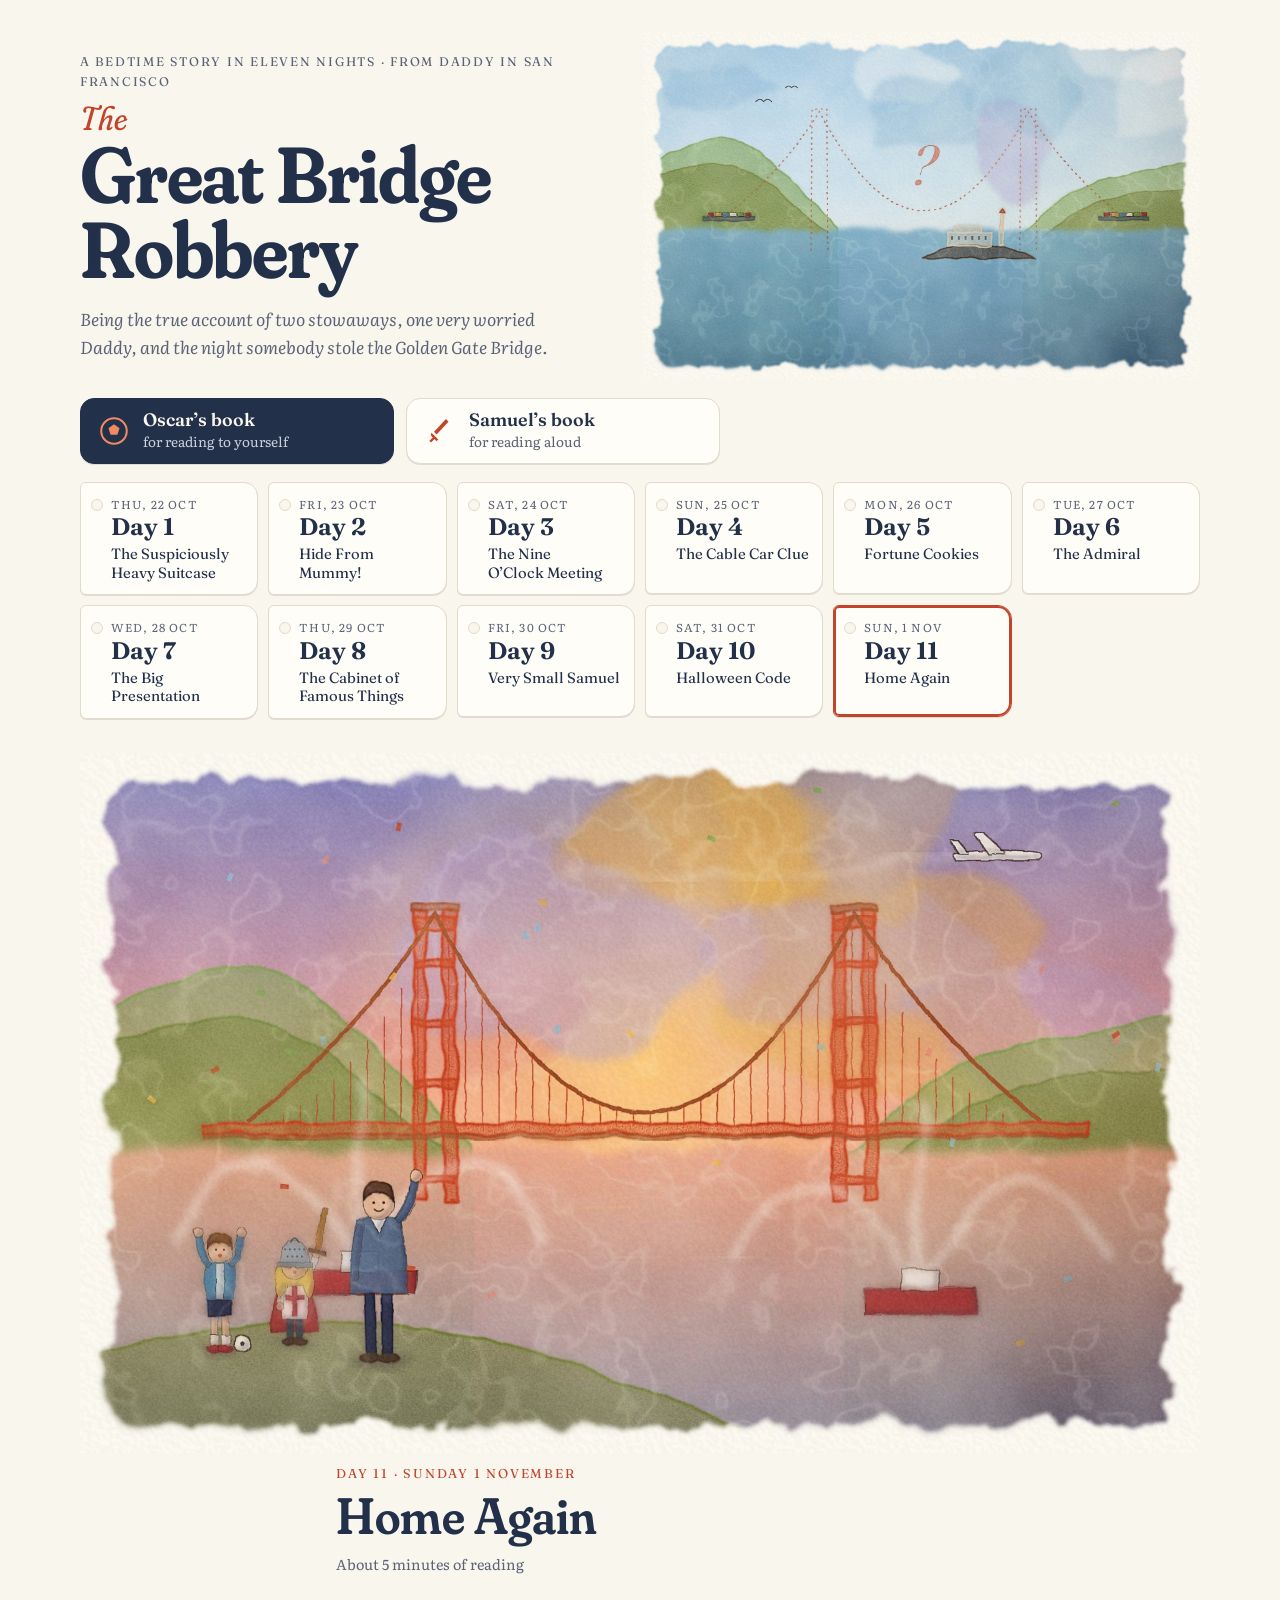
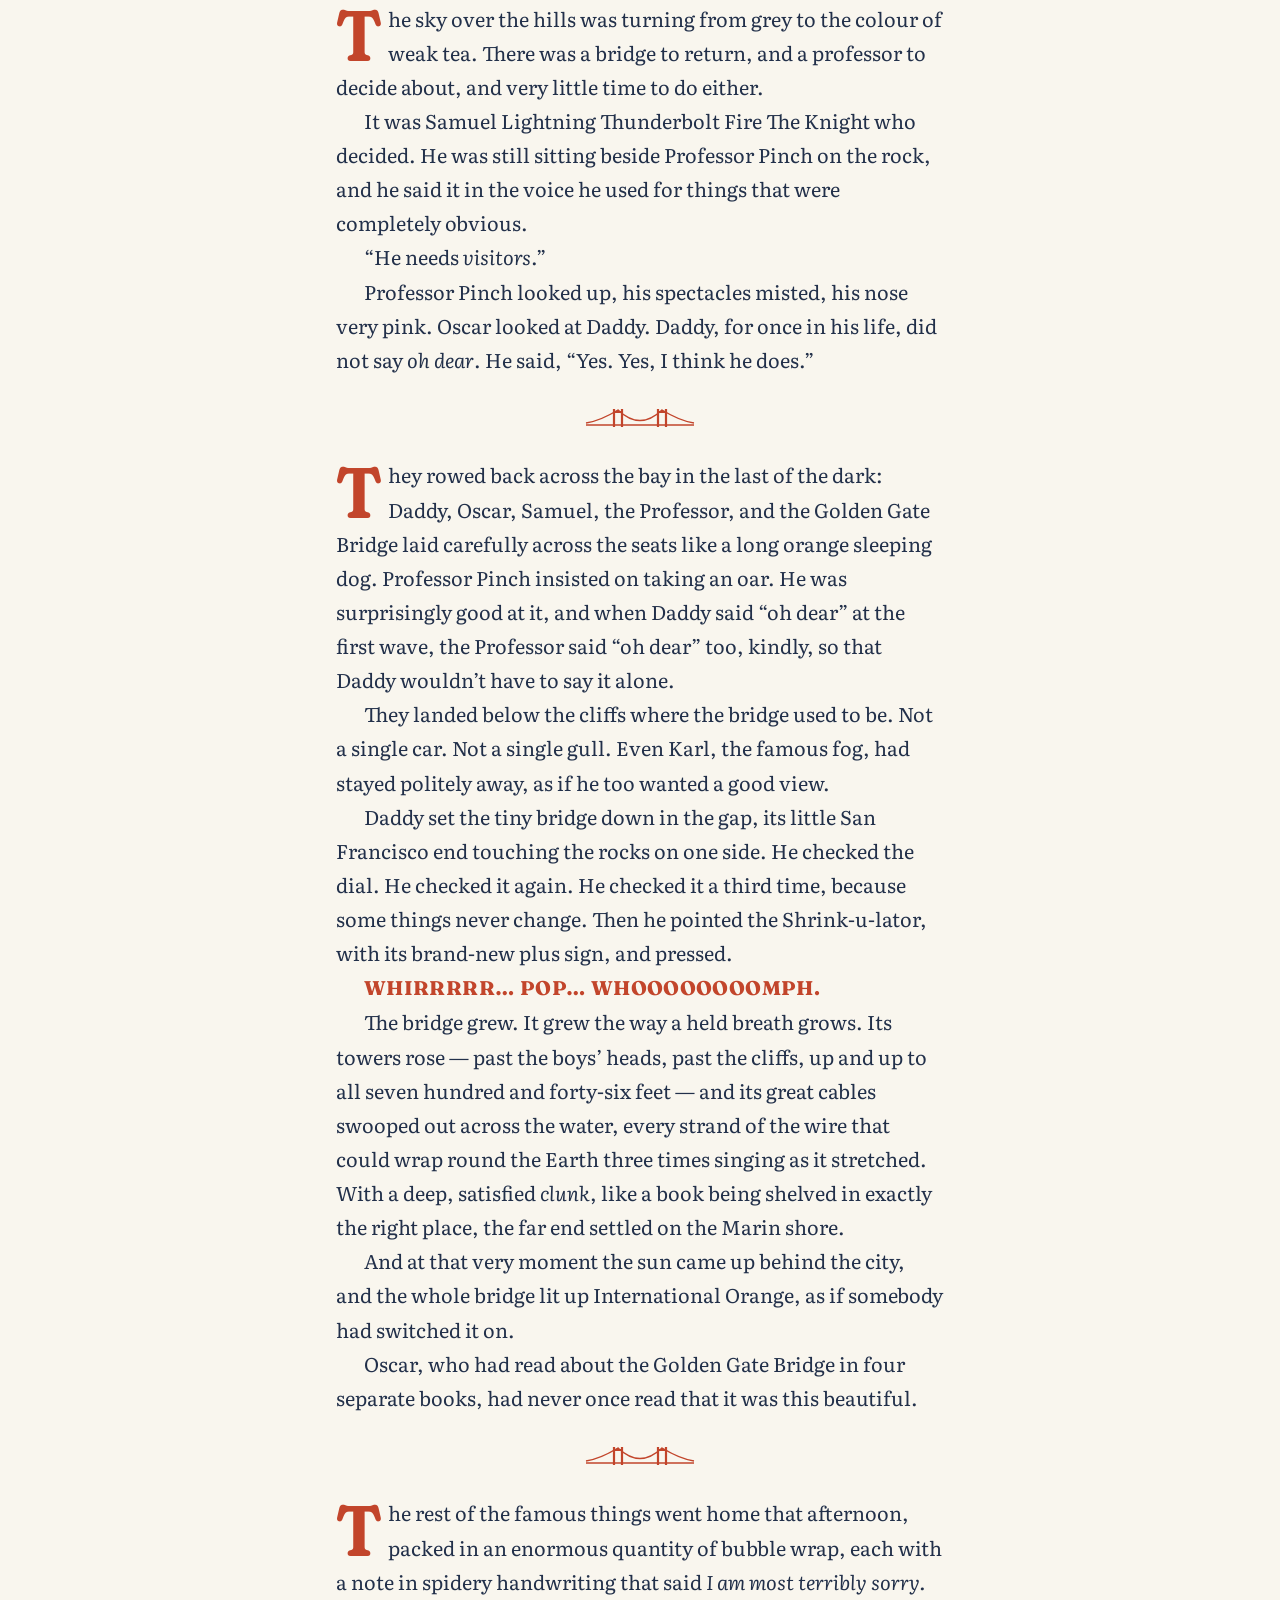
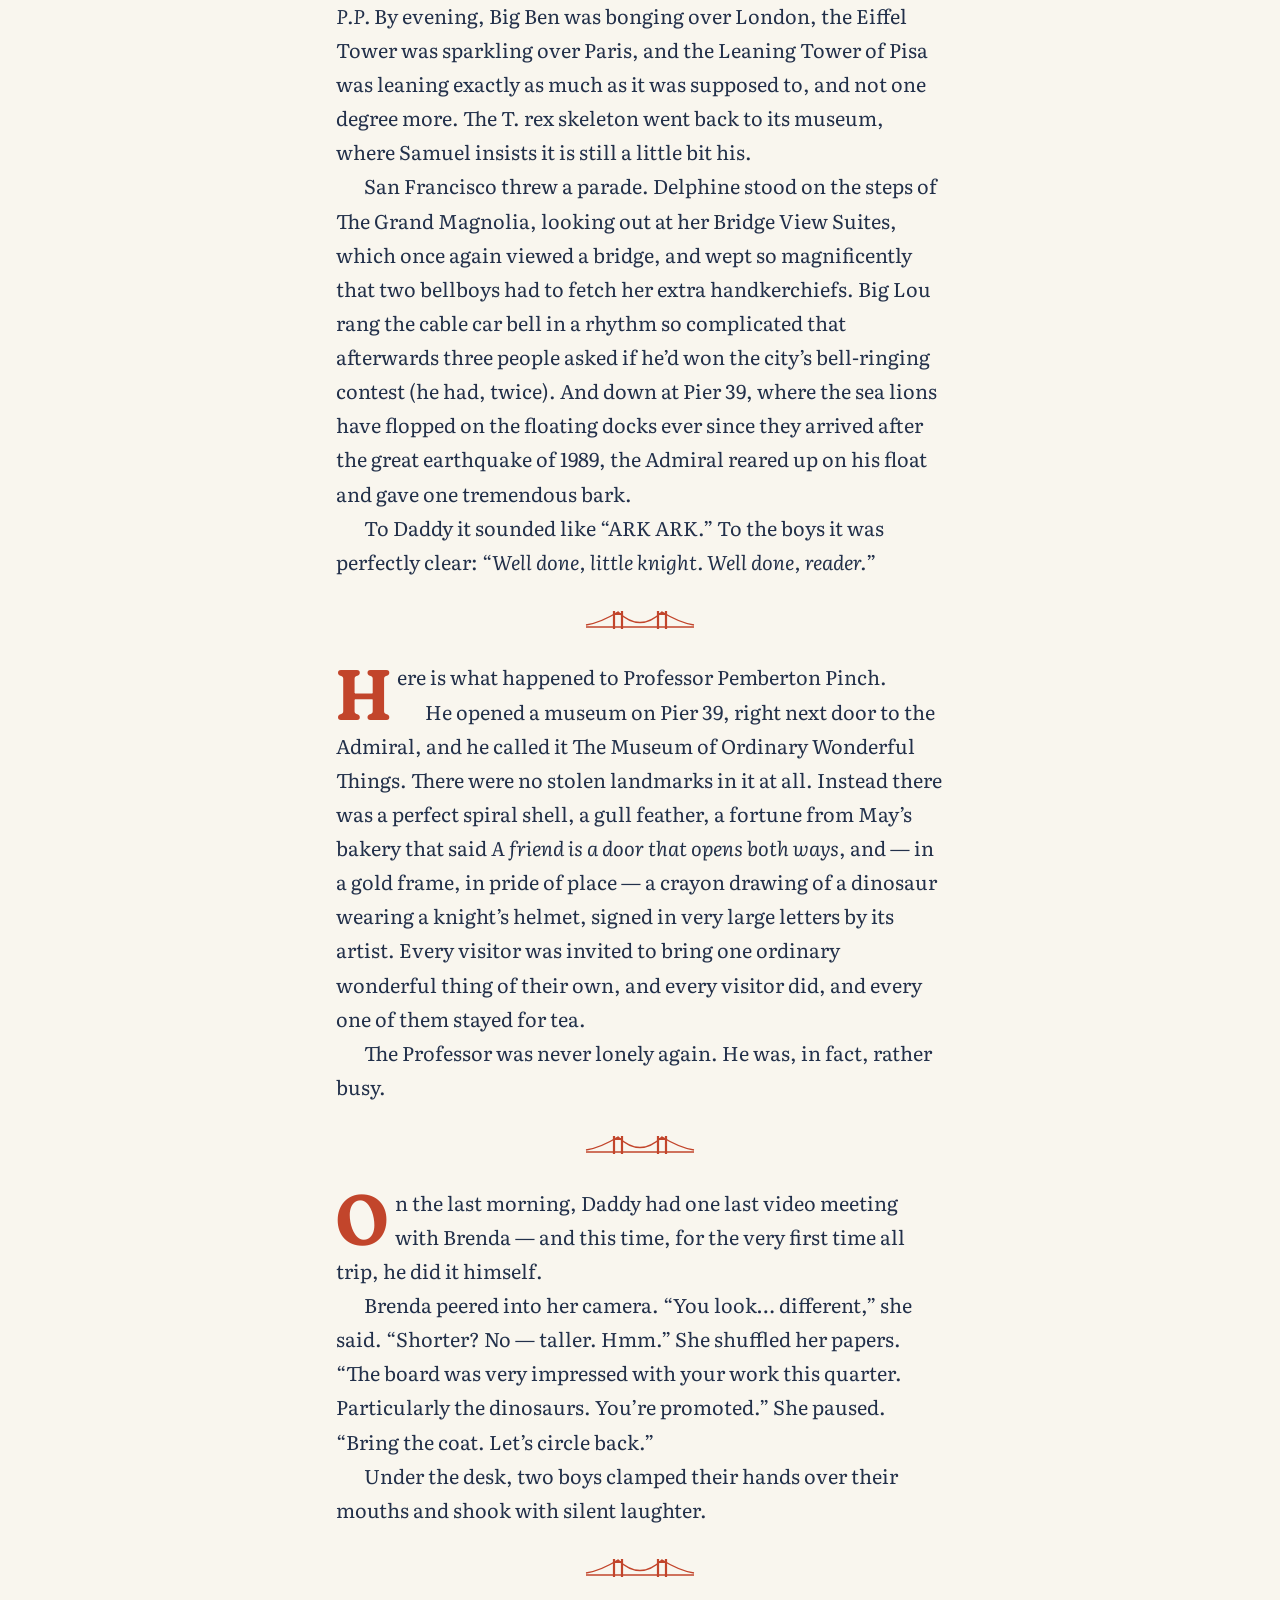
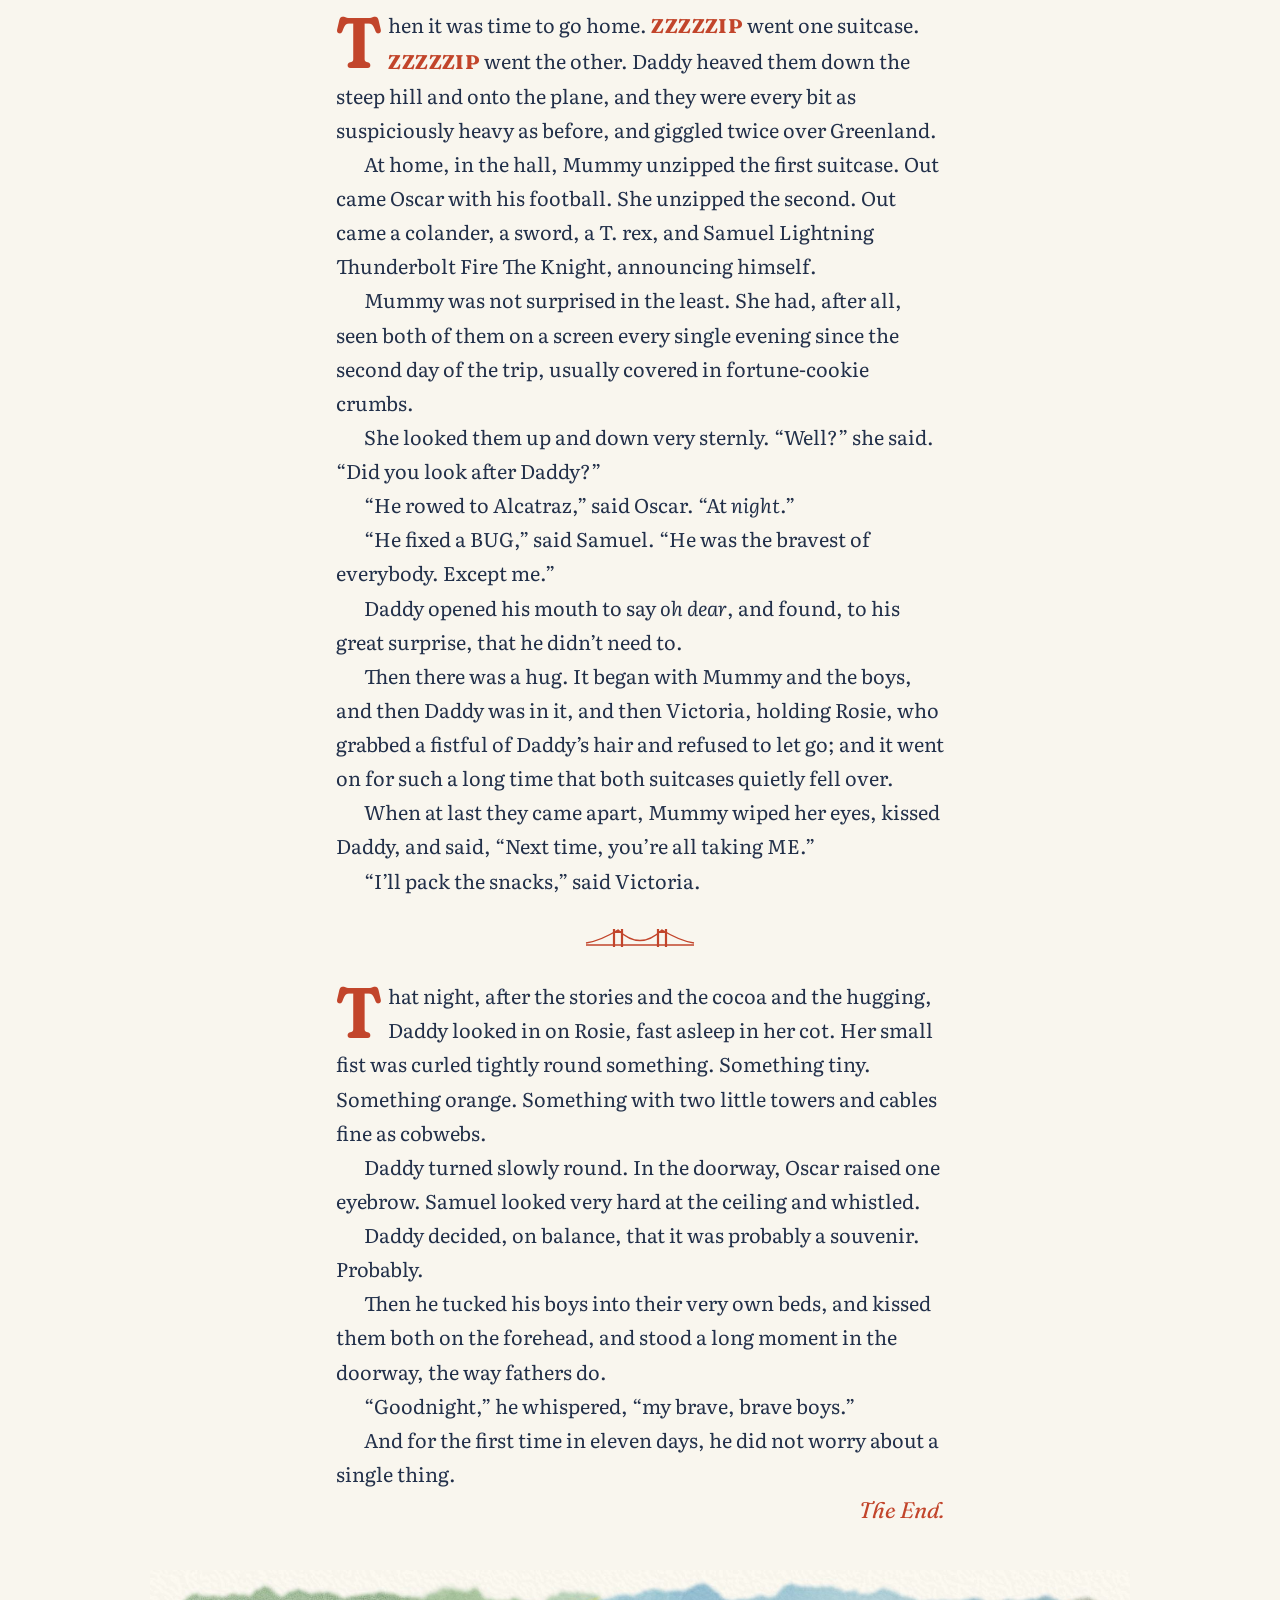
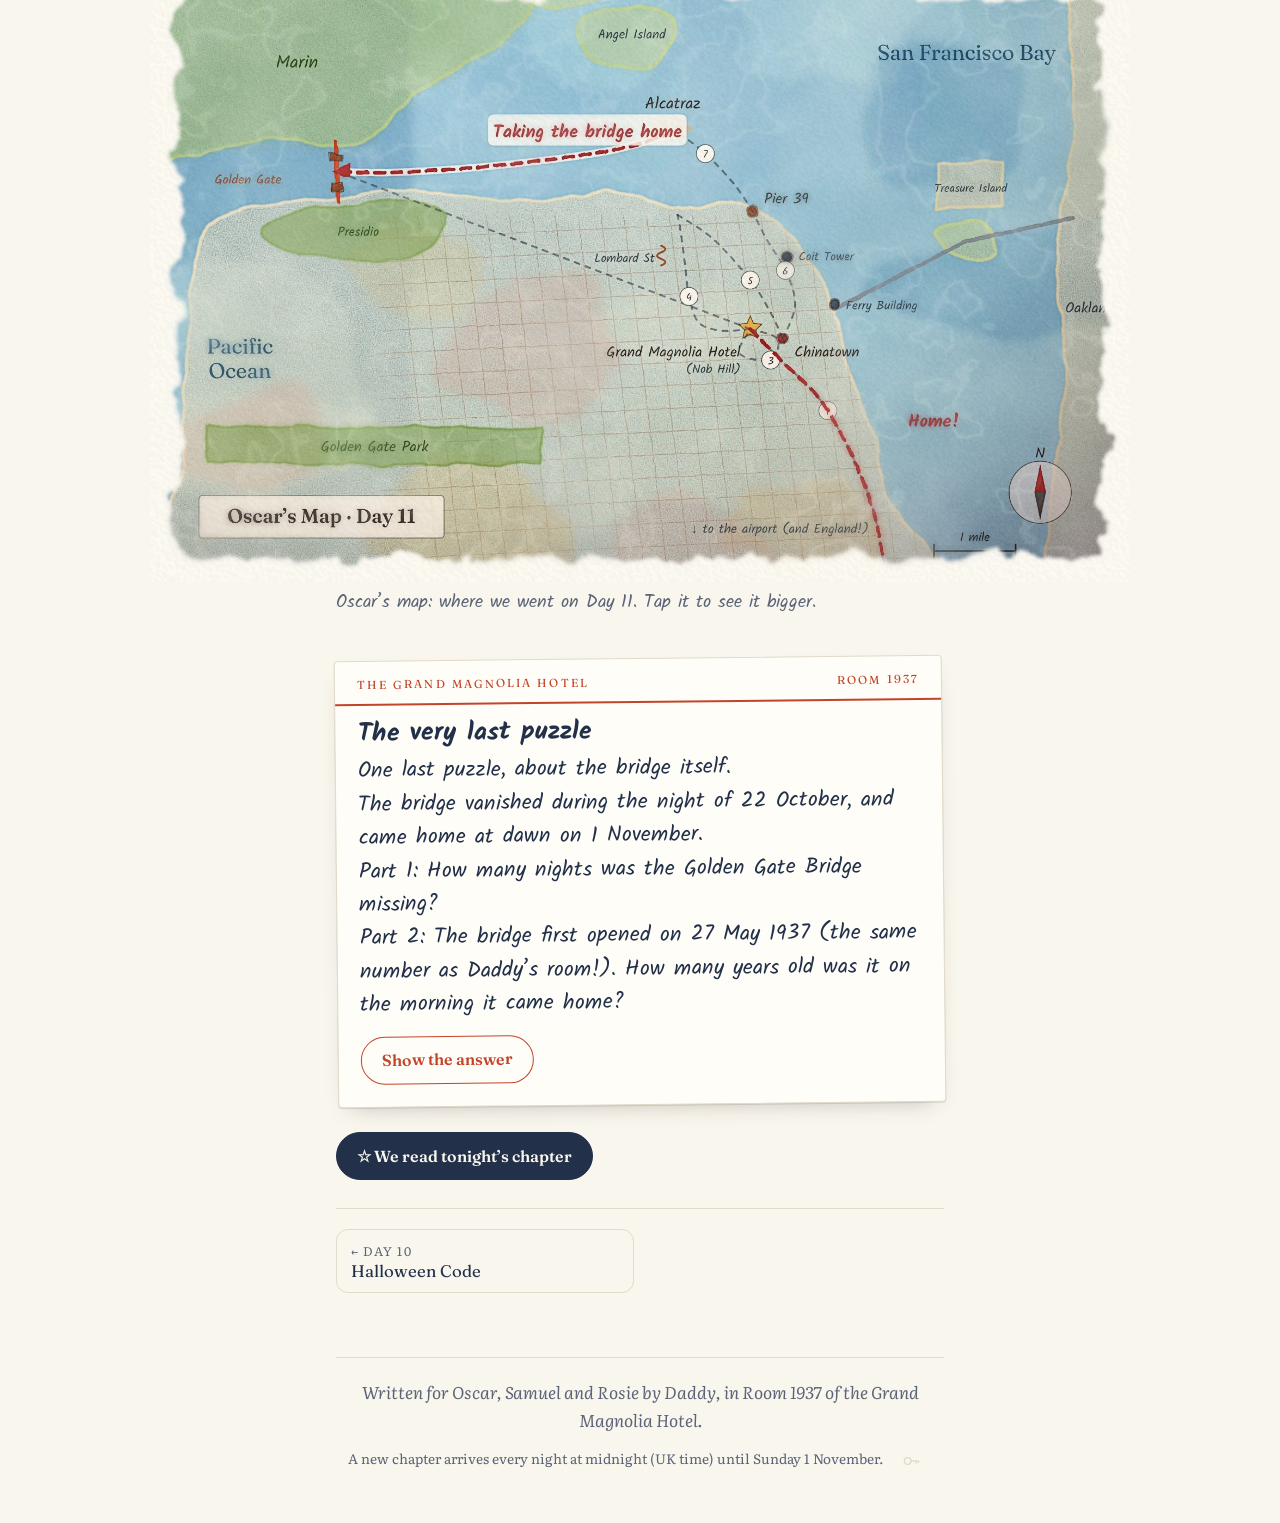
==== index.html @ ed8baef1 "The Great Bridge Robbery: an eleven-night bedtime story site Co-Authored-By: Claude Opus 5.5 (1M con" ====
<!doctype html>
<html lang="en-GB">
<head>
<meta charset="utf-8">
<meta name="viewport" content="width=device-width, initial-scale=1, viewport-fit=cover">
<title>The Great Bridge Robbery</title>
<meta name="description" content="A bedtime story in eleven nights for Oscar and Samuel, from Daddy in San Francisco.">
<meta name="theme-color" content="#f9f6ee">
<meta name="apple-mobile-web-app-capable" content="yes">
<meta name="apple-mobile-web-app-title" content="Bridge Robbery">
<link rel="apple-touch-icon" href="images/cover.jpg">
<link rel="preconnect" href="https://fonts.googleapis.com">
<link rel="preconnect" href="https://fonts.gstatic.com" crossorigin>
<link rel="stylesheet" href="https://fonts.googleapis.com/css2?family=Fraunces:ital,opsz,wght,SOFT@0,9..144,300..800,0..100;1,9..144,300..800,0..100&family=Literata:ital,opsz,wght@0,7..72,400;0,7..72,600;1,7..72,400&family=Kalam:wght@400;700&display=swap">
<link rel="stylesheet" href="style.css">
</head>
<body>
<div class="page">

  <header class="masthead">
    <div class="masthead-words">
      <p class="eyebrow">A bedtime story in eleven nights · from Daddy in San Francisco</p>
      <h1 class="title"><span class="title-the">The</span> Great Bridge Robbery</h1>
      <p class="standfirst">Being the true account of two stowaways, one very worried Daddy, and the night somebody stole the Golden Gate Bridge.</p>
    </div>
    <img class="masthead-art" src="images/cover.jpg" width="1800" height="1125" alt="A watercolour of San Francisco Bay with a dotted outline where the Golden Gate Bridge should be.">
  </header>

  <section class="controls" aria-label="Choose your book and chapter">
    <div class="edition" role="radiogroup" aria-label="Whose book?">
      <button type="button" class="edition-btn" role="radio" data-edition="oscar" id="ed-oscar">
        <svg viewBox="0 0 40 40" aria-hidden="true"><circle cx="20" cy="20" r="15" fill="none" stroke="currentColor" stroke-width="2.4"/><path d="M20 12l6.5 4.7-2.5 7.6h-8l-2.5-7.6z" fill="currentColor"/></svg>
        <span><b>Oscar’s book</b><small>for reading to yourself</small></span>
      </button>
      <button type="button" class="edition-btn" role="radio" data-edition="samuel" id="ed-samuel">
        <svg viewBox="0 0 40 40" aria-hidden="true"><path d="M27 6l3 3-14 15-3-3z" fill="currentColor"/><path d="M10 22l8 8-2 2-2.5-2.5-4 4-2-2 4-4L9 25z" fill="currentColor"/></svg>
        <span><b>Samuel’s book</b><small>for reading aloud</small></span>
      </button>
    </div>
    <ol class="shelf" id="shelf" aria-label="Chapters"></ol>
  </section>

  <main id="chapter" class="chapter" tabindex="-1" aria-live="polite"></main>

  <footer class="colophon">
    <p>Written for Oscar, Samuel and Rosie by Daddy, in Room 1937 of the Grand Magnolia Hotel.</p>
    <p class="colophon-small">A new chapter arrives every night at midnight (UK time) until Sunday 1 November.
      <button type="button" class="key" id="grownups-key" aria-label="Grown-ups’ corner: press and hold">
        <svg viewBox="0 0 24 24" aria-hidden="true"><circle cx="8" cy="12" r="4" fill="none" stroke="currentColor" stroke-width="1.6"/><path d="M12 12h9M18 12v3M21 12v2" stroke="currentColor" stroke-width="1.6" fill="none" stroke-linecap="round"/></svg>
      </button>
    </p>
  </footer>
</div>

<div class="sheet" id="grownups" hidden>
  <div class="sheet-card" role="dialog" aria-modal="true" aria-labelledby="gu-title">
    <h2 id="gu-title">Grown-ups’ corner</h2>
    <p>Chapters normally open one per night. You can open them all on this device to read ahead or catch up.</p>
    <div class="sheet-actions">
      <button type="button" class="btn" id="gu-unlock">Open every chapter</button>
      <button type="button" class="btn btn-quiet" id="gu-lock">Go back to one a night</button>
      <button type="button" class="btn btn-quiet" id="gu-reset">Clear the reading stars</button>
    </div>
    <p class="sheet-status" id="gu-status" role="status"></p>
    <button type="button" class="btn btn-close" id="gu-close">Close</button>
  </div>
</div>

<script src="chapters.js"></script>
<script src="app.js"></script>
</body>
</html>
---- style.css ----
/* Layout: a picture book on watercolour paper. Paintings sit straight on the page,
   one reading column beneath, a row of luggage tags for the nights. */
:root {
  --paper: #f9f6ee;
  --card: #fffdf7;
  --ink: #22304a;          /* deep bay indigo */
  --ink-soft: #5b6477;
  --orange: #c2452b;       /* International Orange, a little deeper for text */
  --gold: #b7862c;
  --rule: #e2dacb;
  --shadow: rgba(52, 38, 30, .12);

  --display: "Fraunces", "Iowan Old Style", Georgia, serif;
  --body: "Literata", "Iowan Old Style", Georgia, serif;
  --hand: "Kalam", "Bradley Hand", "Segoe Print", cursive;

  color-scheme: light;
}

* { box-sizing: border-box; }
[hidden] { display: none !important; }
html { -webkit-text-size-adjust: 100%; }
body {
  margin: 0;
  background: var(--paper);
  color: var(--ink);
  font-family: var(--body);
  font-size: 17px;
  line-height: 1.6;
  -webkit-font-smoothing: antialiased;
}
img { max-width: 100%; height: auto; display: block; }
button { font: inherit; color: inherit; }
:focus-visible { outline: 3px solid var(--orange); outline-offset: 3px; border-radius: 6px; }

.page {
  max-width: 1160px;
  margin: 0 auto;
  padding-left: max(20px, env(safe-area-inset-left, 0px));
  padding-right: max(20px, env(safe-area-inset-right, 0px));
  padding-block: max(20px, env(safe-area-inset-top, 0px)) max(40px, env(safe-area-inset-bottom, 0px));
}

/* ---------- masthead ---------- */
.masthead {
  display: grid;
  grid-template-columns: minmax(0, 1fr) minmax(0, 1.05fr);
  align-items: center;
  gap: 8px 32px;
  padding-top: 12px;
}
.eyebrow {
  margin: 0 0 10px;
  font-family: var(--display);
  font-size: .78rem;
  letter-spacing: .14em;
  text-transform: uppercase;
  color: var(--ink-soft);
}
.title {
  margin: 0;
  font-family: var(--display);
  font-variation-settings: "SOFT" 100, "opsz" 144;
  font-weight: 650;
  font-size: clamp(2.7rem, 6.2vw, 5.2rem);
  line-height: .95;
  letter-spacing: -.015em;
  text-wrap: balance;
}
.title-the {
  display: block;
  font-style: italic;
  font-weight: 400;
  font-size: .42em;
  color: var(--orange);
  letter-spacing: 0;
  margin-bottom: .1em;
}
.standfirst {
  margin: 18px 0 0;
  max-width: 30rem;
  font-size: 1.08rem;
  font-style: italic;
  color: var(--ink-soft);
}
.masthead-art { width: 100%; }

/* ---------- edition switch + shelf ---------- */
.controls { margin-top: 18px; display: grid; gap: 18px; }
.edition {
  display: grid;
  grid-template-columns: repeat(2, minmax(0, 1fr));
  gap: 12px;
  max-width: 640px;
}
.edition-btn {
  display: flex;
  align-items: center;
  gap: 12px;
  min-height: 64px;
  padding: 10px 16px;
  text-align: left;
  background: var(--card);
  border: 1.5px solid var(--rule);
  border-radius: 14px;
  cursor: pointer;
  box-shadow: 0 1px 0 var(--shadow);
  transition: border-color .2s, background .2s, color .2s;
}
.edition-btn svg { width: 34px; height: 34px; flex: none; color: var(--orange); }
.edition-btn b { display: block; font-family: var(--display); font-weight: 600; font-size: 1.12rem; line-height: 1.2; }
.edition-btn small { display: block; color: var(--ink-soft); font-size: .85rem; }
.edition-btn[aria-checked="true"] { background: var(--ink); border-color: var(--ink); color: var(--paper); }
.edition-btn[aria-checked="true"] small { color: #c9cfdb; }
.edition-btn[aria-checked="true"] svg { color: #f08a63; }

.shelf {
  list-style: none;
  margin: 0;
  padding: 0;
  display: grid;
  grid-template-columns: repeat(auto-fill, minmax(168px, 1fr));
  gap: 10px;
}
.tag {
  position: relative;
  width: 100%;
  min-height: 112px;
  display: flex;
  flex-direction: column;
  align-items: flex-start;
  gap: 2px;
  padding: 12px 12px 12px 30px;
  text-align: left;
  background: var(--card);
  border: 1.5px solid var(--rule);
  border-radius: 6px 14px 14px 6px;
  cursor: pointer;
  box-shadow: 0 1px 0 var(--shadow);
  transition: transform .15s, border-color .2s;
}
.tag::before { /* the luggage-tag eyelet */
  content: "";
  position: absolute;
  left: 10px; top: 16px;
  width: 10px; height: 10px;
  border-radius: 50%;
  border: 1.5px solid var(--rule);
  background: var(--paper);
}
.tag:hover { transform: translateY(-2px); }
.tag-day { font-family: var(--display); font-weight: 650; font-size: 1.5rem; line-height: 1; font-variant-numeric: lining-nums; }
.tag-date { font-size: .72rem; letter-spacing: .1em; text-transform: uppercase; color: var(--ink-soft); }
.tag-title { font-family: var(--display); font-size: .93rem; line-height: 1.25; margin-top: 4px; text-wrap: balance; }
.tag-star { position: absolute; top: 9px; right: 11px; color: var(--gold); font-size: 1.1rem; line-height: 1; }
.tag-new {
  display: inline-block; margin-left: 6px; transform: rotate(-6deg); vertical-align: 2px;
  font-family: var(--hand); font-weight: 700; font-size: .85rem; color: var(--orange);
}
.tag[data-state="locked"] {
  background: transparent;
  border-style: dashed;
  color: var(--ink-soft);
  cursor: pointer;
}
.tag[data-state="locked"] .tag-title { font-family: var(--hand); font-size: .9rem; }
.tag[aria-current="true"] { border-color: var(--orange); box-shadow: 0 0 0 2px var(--orange) inset, 0 1px 0 var(--shadow); }

/* ---------- chapter ---------- */
.chapter { margin-top: 34px; outline: none; }
.plate { width: 100%; margin: 0 auto; }
.chapter-head, .prose, .after { max-width: 38rem; margin-left: auto; margin-right: auto; }
.chapter-head { margin-top: 10px; }
.chapter-eyebrow {
  margin: 0;
  font-family: var(--display);
  font-size: .8rem;
  letter-spacing: .14em;
  text-transform: uppercase;
  color: var(--orange);
}
.chapter-title {
  margin: 6px 0 0;
  font-family: var(--display);
  font-variation-settings: "SOFT" 100, "opsz" 144;
  font-weight: 600;
  font-size: clamp(2rem, 4.6vw, 3.2rem);
  line-height: 1.04;
  text-wrap: balance;
}
.read-time { margin: 10px 0 0; font-size: .9rem; color: var(--ink-soft); }

.prose { margin-top: 26px; }
.prose p { margin: 0; }
.prose strong { font-family: var(--display); font-weight: 750; color: var(--orange); letter-spacing: .02em; }

/* Oscar: proper book typesetting */
.ed-oscar .prose { font-size: clamp(1.1rem, 1.7vw, 1.24rem); line-height: 1.72; hyphens: auto; -webkit-hyphens: auto; }
.ed-oscar .prose p + p { text-indent: 1.4em; }
.ed-oscar .prose p:first-child::first-letter,
.ed-oscar .prose .break + p::first-letter {
  float: left;
  font-family: var(--display);
  font-variation-settings: "SOFT" 100, "opsz" 144;
  font-weight: 650;
  font-size: 3.6em;
  line-height: .82;
  padding: .06em .09em 0 0;
  color: var(--orange);
}
.ed-oscar .prose .break + p { text-indent: 0; }

/* Samuel: big, airy, made for reading aloud */
.ed-samuel .prose { font-size: clamp(1.3rem, 2.3vw, 1.55rem); line-height: 1.55; }
.ed-samuel .prose p + p { margin-top: .7em; }
.ed-samuel .prose strong { font-size: 1.08em; }

.break { display: flex; justify-content: center; padding: 1.4em 0; color: var(--orange); }
.break svg { width: 120px; height: 26px; }

.continued {
  margin: 1.6em 0 0;
  text-align: right;
  font-family: var(--display);
  font-style: italic;
  font-size: 1.4rem;
  color: var(--orange);
}

/* Oscar's map */
.map { max-width: 980px; margin: 40px auto 0; }
.map figcaption { max-width: 38rem; margin: 6px auto 0; font-family: var(--hand); font-size: 1.15rem; color: var(--ink-soft); }
.map-link { display: block; border-radius: 8px; }

/* ---------- after the story ---------- */
.after { margin-top: 40px; display: grid; gap: 28px; }

.puzzle {
  position: relative;
  padding: 0 22px 22px;
  background: var(--card);
  border: 1px solid var(--rule);
  border-radius: 4px;
  box-shadow: 0 10px 24px -14px rgba(52, 38, 30, .35), 0 1px 0 var(--shadow);
  transform: rotate(-.6deg);
}
.puzzle-head {
  margin: 0 -22px 0;
  padding: 14px 22px 10px;
  border-bottom: 2px solid var(--orange);
  font-family: var(--display);
  font-size: .72rem;
  letter-spacing: .18em;
  text-transform: uppercase;
  color: var(--orange);
  display: flex;
  justify-content: space-between;
  gap: 12px;
  flex-wrap: wrap;
}
.puzzle h3 { margin: 14px 0 4px; font-family: var(--hand); font-weight: 700; font-size: 1.6rem; line-height: 1.2; }
.puzzle-q, .puzzle-a { font-family: var(--hand); font-size: clamp(1.18rem, 2vw, 1.35rem); line-height: 1.55; white-space: pre-line; }
.puzzle-q { margin: 0; }
.puzzle-a { margin: 12px 0 0; color: var(--orange); }
.puzzle-a b { color: var(--ink); }

.actions { display: flex; flex-wrap: wrap; gap: 12px; align-items: center; }
.btn {
  display: inline-flex; align-items: center; justify-content: center; gap: 8px;
  min-height: 48px;
  padding: 10px 20px;
  border-radius: 999px;
  border: 1.5px solid var(--ink);
  background: var(--ink);
  color: var(--paper);
  font-family: var(--display);
  font-weight: 600;
  font-size: 1rem;
  cursor: pointer;
  text-decoration: none;
}
.btn-quiet { background: transparent; color: var(--ink); }
.btn-answer { margin-top: 14px; background: transparent; color: var(--orange); border-color: var(--orange); }
.btn-read[aria-pressed="true"] { background: var(--gold); border-color: var(--gold); color: #fffdf7; }

.pager {
  display: grid;
  grid-template-columns: repeat(2, minmax(0, 1fr));
  gap: 12px;
  border-top: 1px solid var(--rule);
  padding-top: 20px;
}
.pager button {
  min-height: 64px;
  padding: 10px 14px;
  background: transparent;
  border: 1.5px solid var(--rule);
  border-radius: 12px;
  text-align: left;
  cursor: pointer;
}
.pager button:last-child { text-align: right; }
.pager small { display: block; font-size: .78rem; letter-spacing: .1em; text-transform: uppercase; color: var(--ink-soft); }
.pager span { display: block; font-family: var(--display); font-size: 1.05rem; line-height: 1.25; }
.pager button[disabled] { visibility: hidden; }

/* ---------- a chapter that hasn't arrived yet ---------- */
.sealed {
  max-width: 34rem;
  margin: 10px auto 0;
  padding: 36px 28px 30px;
  text-align: center;
  background: var(--card);
  border: 1px solid var(--rule);
  border-radius: 6px;
  box-shadow: 0 10px 24px -14px rgba(52, 38, 30, .35);
}
.seal {
  width: 92px; height: 92px; margin: 0 auto 18px;
  border-radius: 50%;
  display: grid; place-items: center;
  background: radial-gradient(circle at 35% 30%, #e0684a, var(--orange) 55%, #8f2c1b);
  color: #fbe3d6;
  font-family: var(--display); font-weight: 700; font-size: 1.5rem;
  box-shadow: 0 3px 0 rgba(0,0,0,.12);
}
.sealed h2 { margin: 0; font-family: var(--display); font-weight: 600; font-size: 1.7rem; line-height: 1.15; }
.sealed p { margin: 12px 0 0; }
.countdown { font-family: var(--hand); font-size: 1.3rem; color: var(--orange); }

/* ---------- footer + grown-ups ---------- */
.colophon {
  max-width: 38rem;
  margin: 64px auto 0;
  padding-top: 20px;
  border-top: 1px solid var(--rule);
  font-style: italic;
  color: var(--ink-soft);
  text-align: center;
}
.colophon p { margin: 0; }
.colophon-small { margin-top: 6px !important; font-size: .85rem; font-style: normal; }
.key {
  display: inline-grid; place-items: center;
  width: 44px; height: 44px;
  margin-left: 2px;
  vertical-align: middle;
  border: 0; background: transparent;
  color: var(--rule);
  cursor: pointer;
  -webkit-touch-callout: none; user-select: none; -webkit-user-select: none;
  touch-action: manipulation;
}
.key svg { width: 20px; height: 20px; }
.key.holding { color: var(--orange); transition: color 1.2s linear; }

.sheet {
  position: fixed; inset: 0; z-index: 20;
  display: grid; place-items: center;
  padding: max(20px, env(safe-area-inset-top, 0px)) max(20px, env(safe-area-inset-right, 0px)) max(20px, env(safe-area-inset-bottom, 0px)) max(20px, env(safe-area-inset-left, 0px));
  background: rgba(34, 48, 74, .45);
}
.sheet-card {
  width: min(460px, 100%);
  padding: 26px;
  background: var(--card);
  border-radius: 16px;
  box-shadow: 0 20px 50px rgba(0,0,0,.25);
}
.sheet-card h2 { margin: 0; font-family: var(--display); font-weight: 600; }
.sheet-card p { margin: 10px 0 0; }
.sheet-actions { display: grid; gap: 10px; margin-top: 18px; }
.sheet-status { min-height: 1.6em; color: var(--orange); font-family: var(--hand); font-size: 1.1rem; }
.btn-close { margin-top: 6px; width: 100%; background: transparent; color: var(--ink-soft); border-color: var(--rule); }

/* ---------- small screens ---------- */
@media (max-width: 820px) {
  .masthead { grid-template-columns: minmax(0, 1fr); }
  .masthead-art { order: -1; max-width: 560px; }
}
@media (max-width: 480px) {
  .edition { grid-template-columns: minmax(0, 1fr); }
  .shelf { grid-template-columns: repeat(2, minmax(0, 1fr)); }
  .pager { grid-template-columns: minmax(0, 1fr); }
  .pager button:last-child { text-align: left; }
}
@media (prefers-reduced-motion: reduce) {
  * { transition: none !important; scroll-behavior: auto !important; }
}
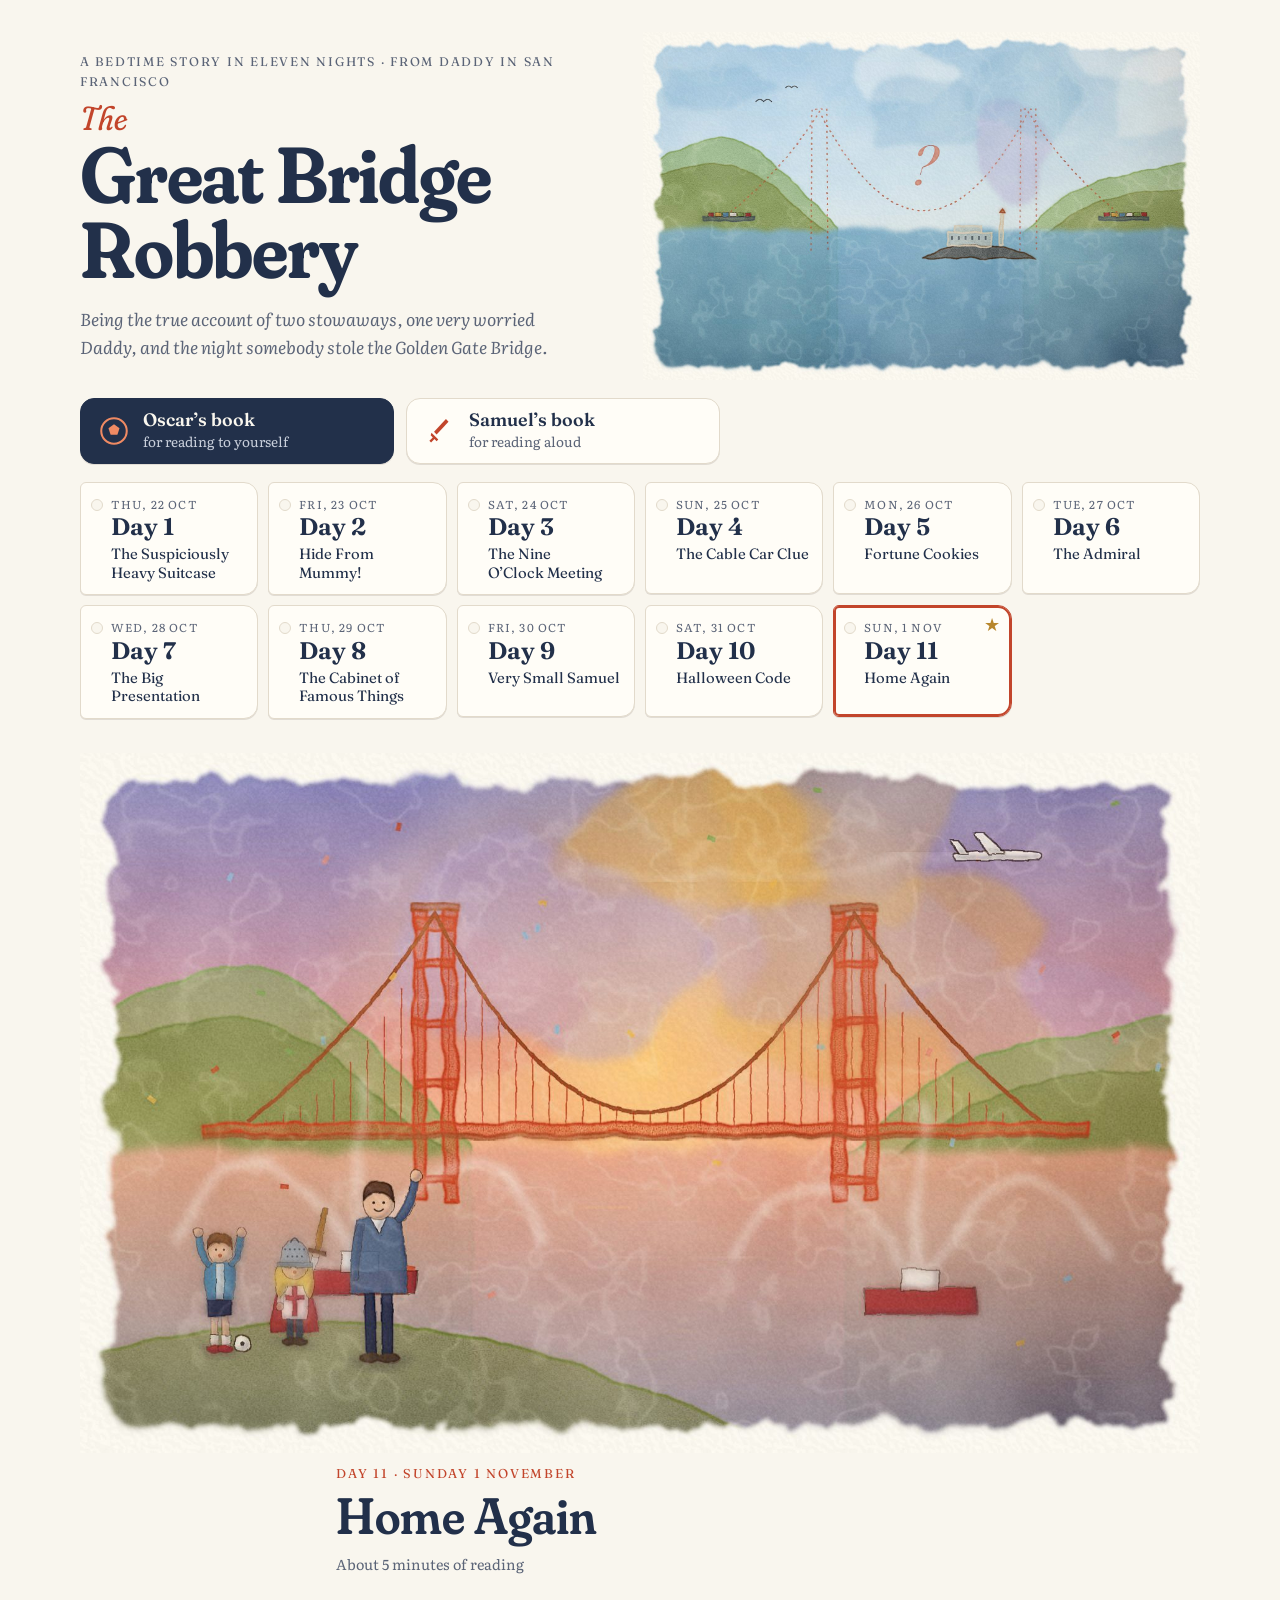
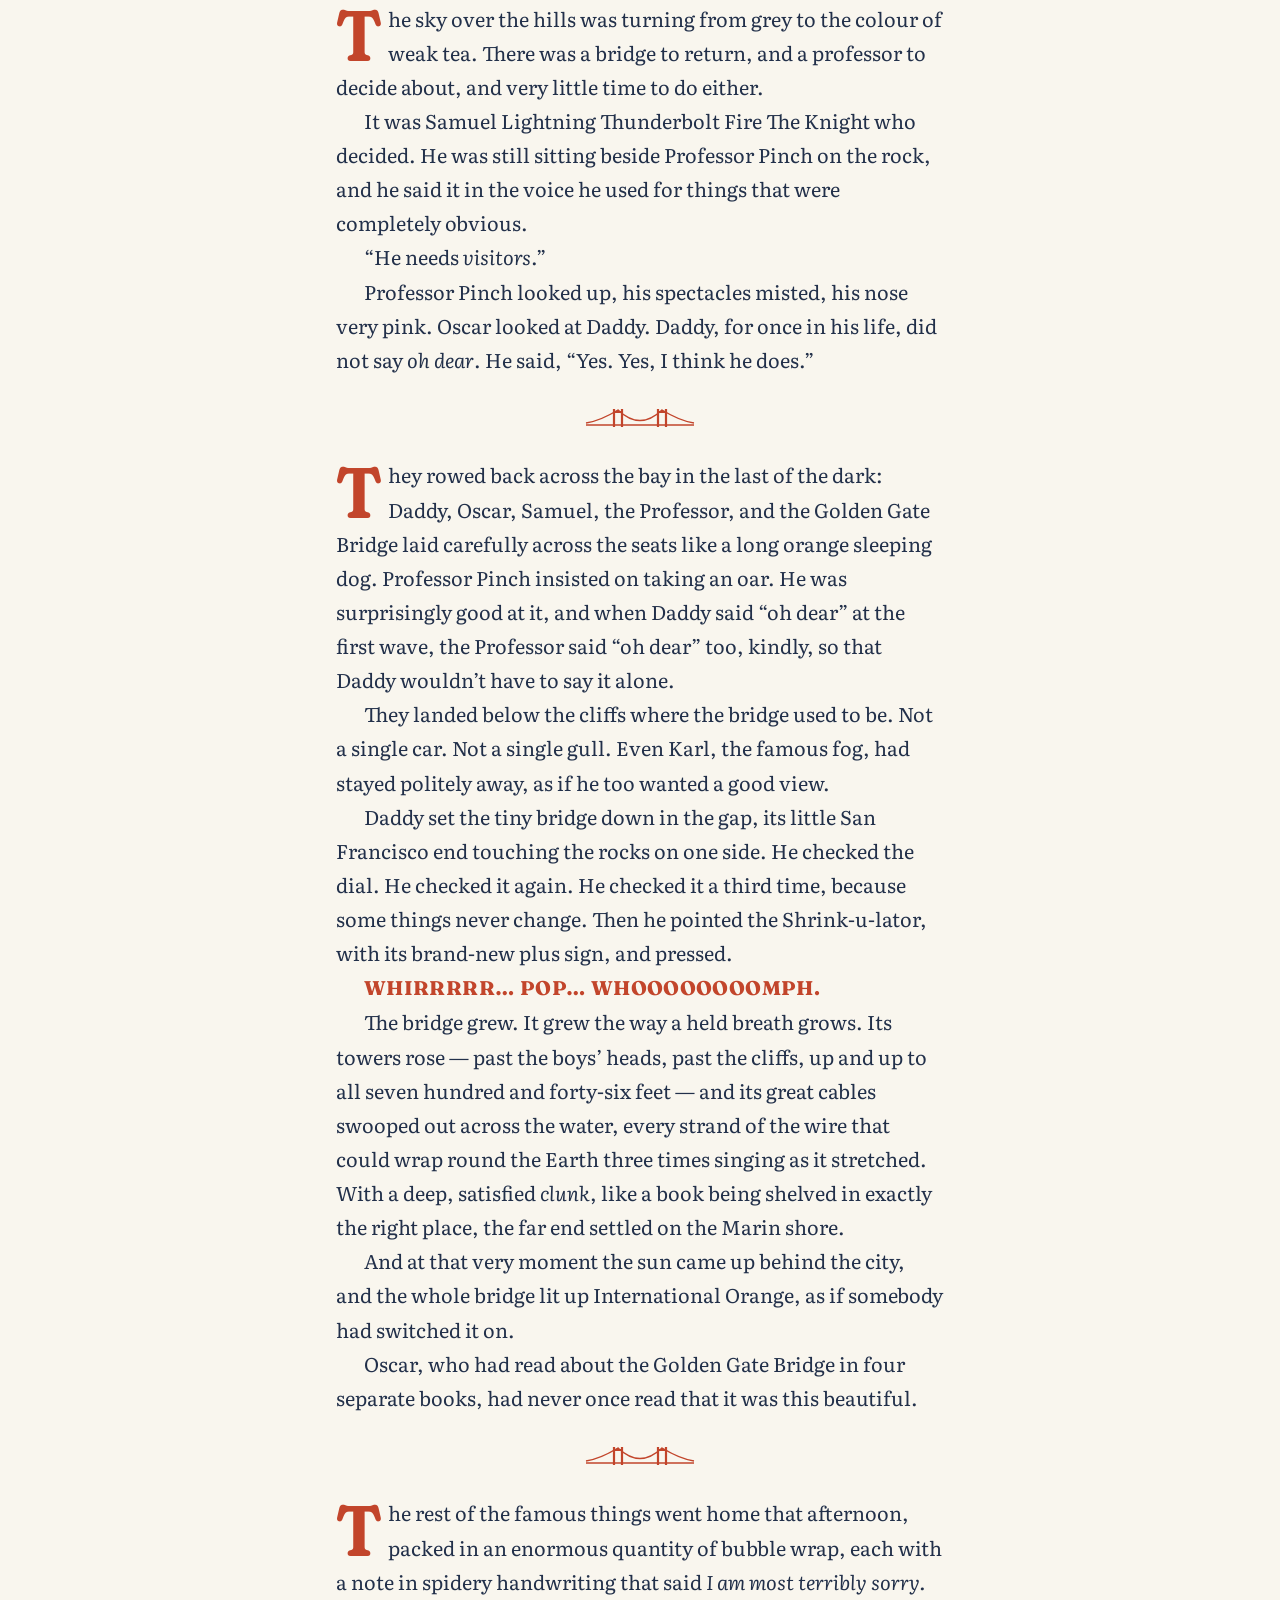
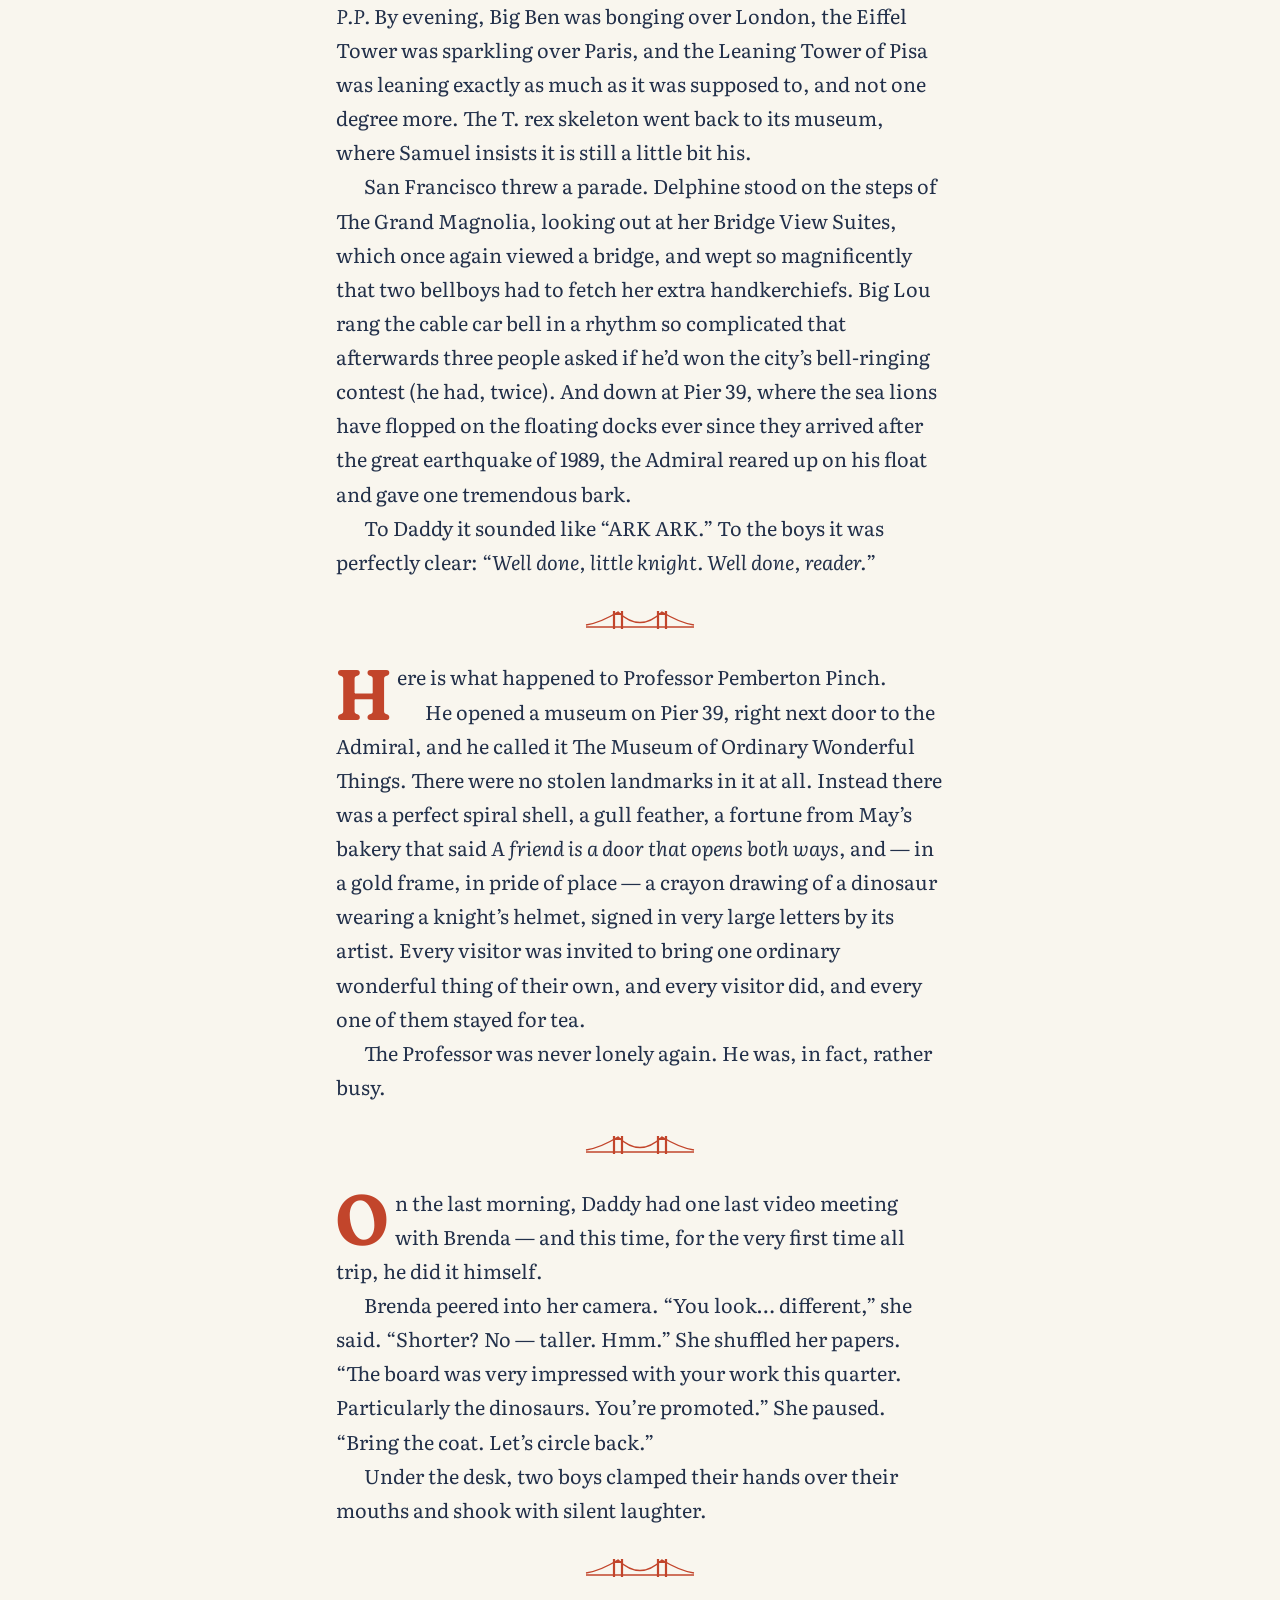
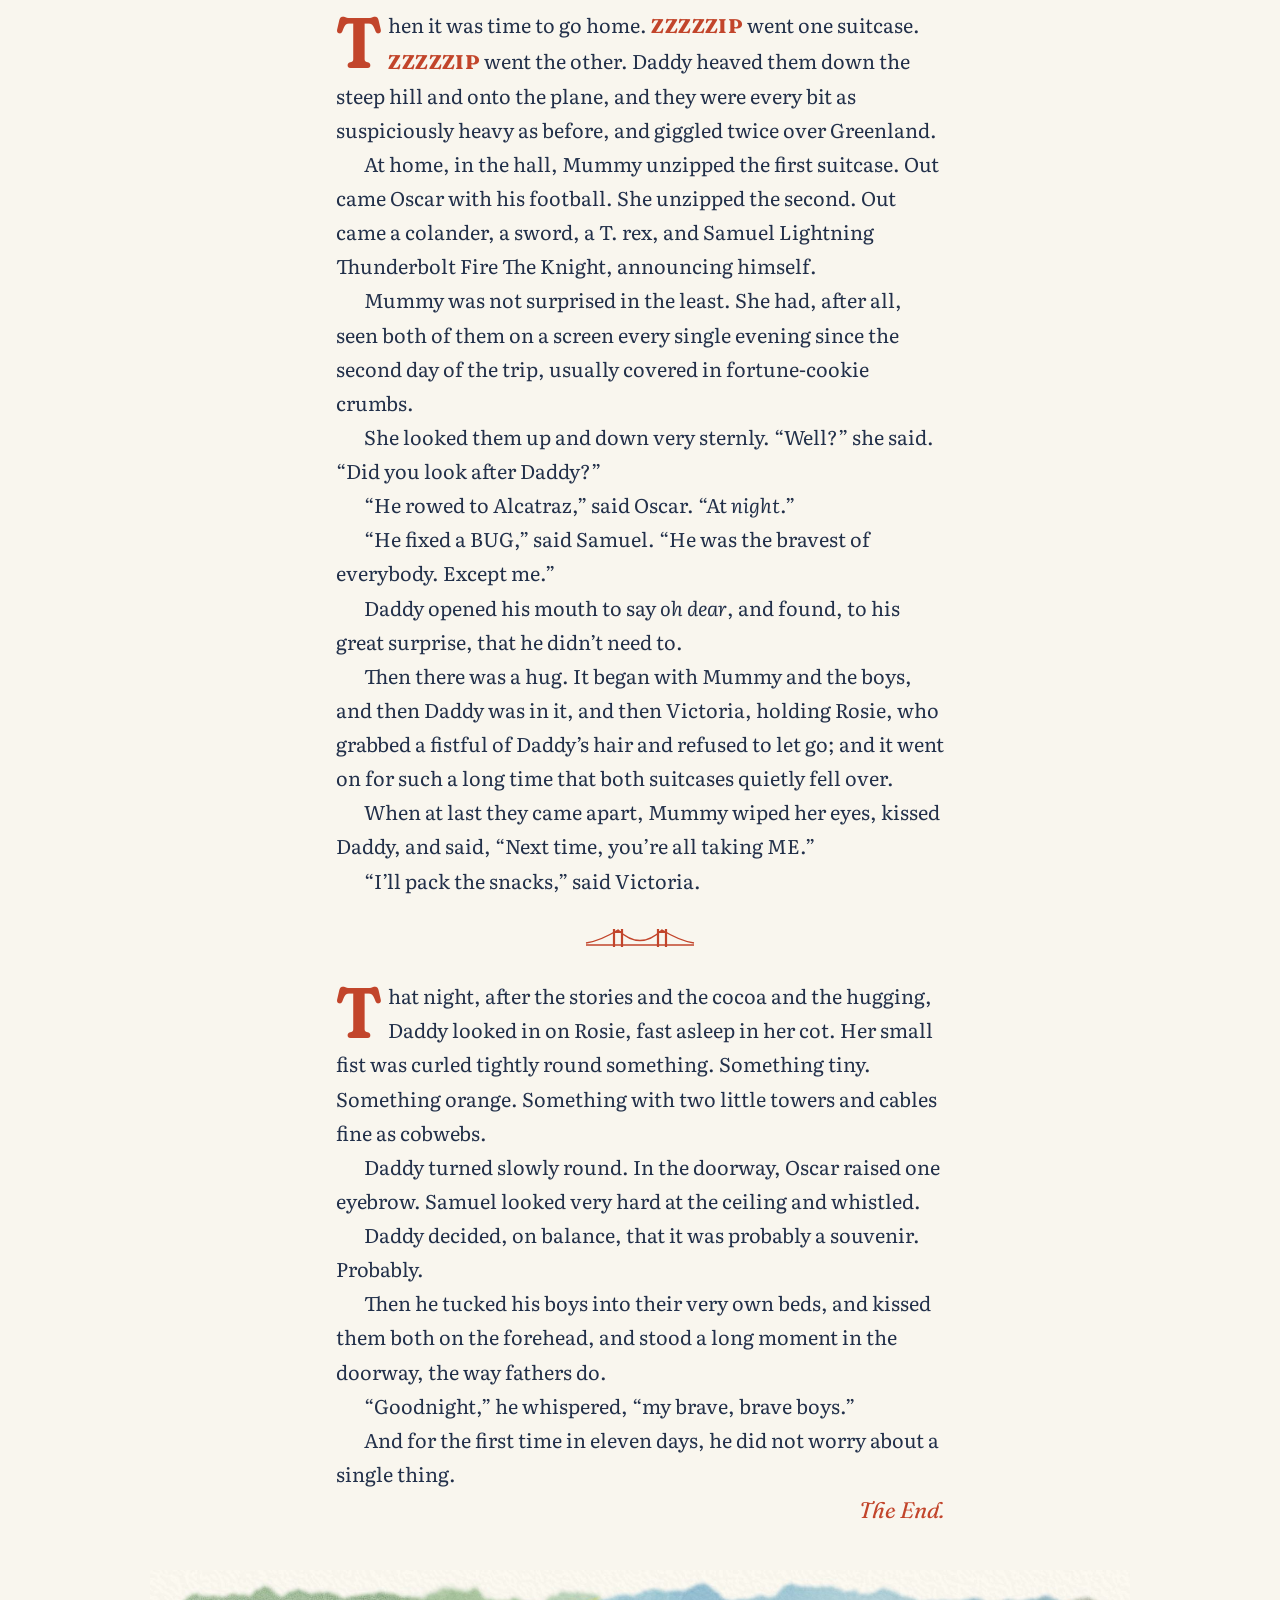
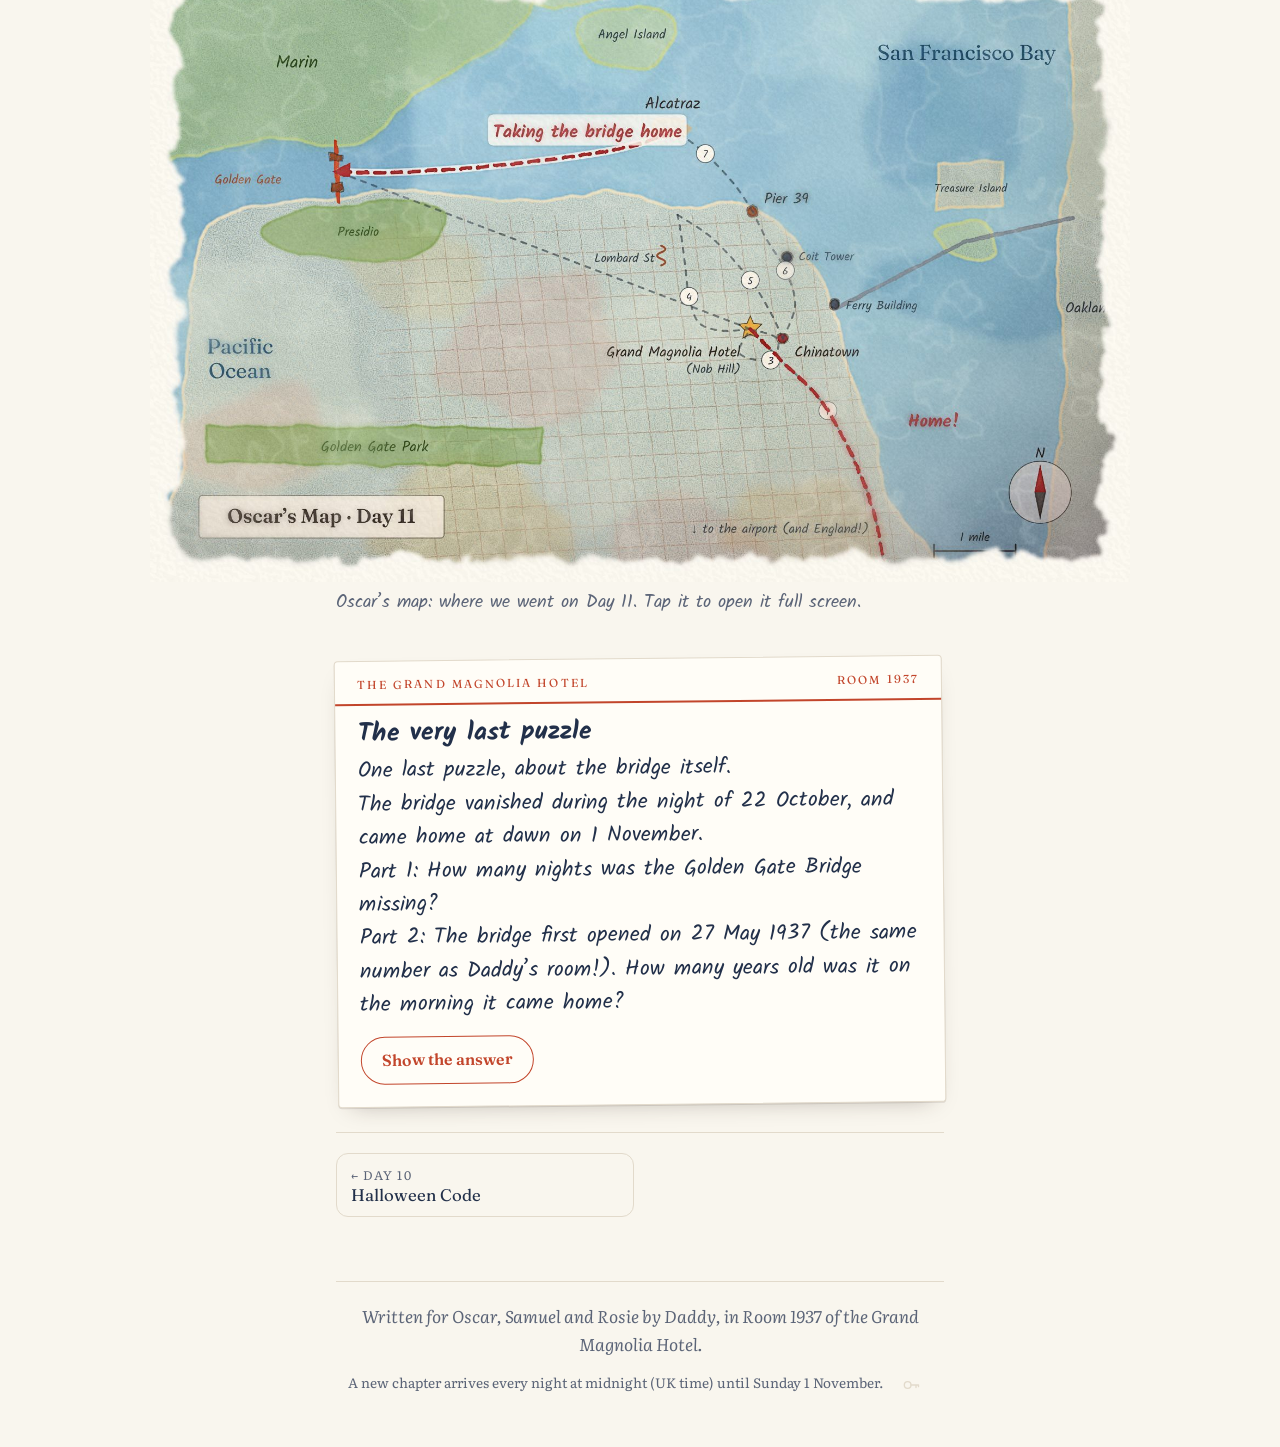
==== commit 43fdba33: "Rosie babbles instead of talking, Victoria only by day, auto-mark chapters read, full-screen map vie" ====
--- a/index.html
+++ b/index.html
@@ -52,6 +52,12 @@
   </footer>
 </div>
 
+<div class="viewer" id="viewer" hidden role="dialog" aria-modal="true" aria-label="Oscar’s map">
+  <div class="viewer-scroll" id="viewer-scroll"><img id="viewer-img" src="" alt=""></div>
+  <p class="viewer-hint">Tap the map to zoom in or out</p>
+  <button type="button" class="btn viewer-close" id="viewer-close">Close</button>
+</div>
+
 <div class="sheet" id="grownups" hidden>
   <div class="sheet-card" role="dialog" aria-modal="true" aria-labelledby="gu-title">
     <h2 id="gu-title">Grown-ups’ corner</h2>
--- a/style.css
+++ b/style.css
@@ -230,7 +230,33 @@
 /* Oscar's map */
 .map { max-width: 980px; margin: 40px auto 0; }
 .map figcaption { max-width: 38rem; margin: 6px auto 0; font-family: var(--hand); font-size: 1.15rem; color: var(--ink-soft); }
-.map-link { display: block; border-radius: 8px; }
+.map-link { display: block; width: 100%; padding: 0; border: 0; background: none; cursor: zoom-in; border-radius: 8px; }
+
+.viewer {
+  position: fixed; inset: 0; z-index: 30;
+  background: #182032;
+}
+.viewer-scroll {
+  position: absolute; inset: 0;
+  overflow: auto;
+  -webkit-overflow-scrolling: touch;
+  display: flex; align-items: center; justify-content: center;
+  padding: max(56px, env(safe-area-inset-top, 0px)) max(12px, env(safe-area-inset-right, 0px)) max(56px, env(safe-area-inset-bottom, 0px)) max(12px, env(safe-area-inset-left, 0px));
+}
+.viewer-scroll img { max-width: 100%; max-height: 100%; width: auto; height: auto; object-fit: contain; cursor: zoom-in; }
+.viewer.zoomed .viewer-scroll { display: block; }
+.viewer.zoomed .viewer-scroll img { max-width: none; max-height: none; width: 2000px; cursor: zoom-out; }
+.viewer-hint {
+  position: absolute; left: 0; right: 0; bottom: max(14px, env(safe-area-inset-bottom, 0px));
+  margin: 0; text-align: center; pointer-events: none;
+  font-family: var(--hand); font-size: 1.05rem; color: #dfe4ee;
+}
+.viewer-close {
+  position: absolute;
+  top: max(12px, env(safe-area-inset-top, 0px));
+  right: max(12px, env(safe-area-inset-right, 0px));
+  background: var(--paper); color: var(--ink); border-color: var(--paper);
+}
 
 /* ---------- after the story ---------- */
 .after { margin-top: 40px; display: grid; gap: 28px; }
@@ -264,7 +290,6 @@
 .puzzle-a { margin: 12px 0 0; color: var(--orange); }
 .puzzle-a b { color: var(--ink); }
 
-.actions { display: flex; flex-wrap: wrap; gap: 12px; align-items: center; }
 .btn {
   display: inline-flex; align-items: center; justify-content: center; gap: 8px;
   min-height: 48px;
@@ -281,7 +306,6 @@
 }
 .btn-quiet { background: transparent; color: var(--ink); }
 .btn-answer { margin-top: 14px; background: transparent; color: var(--orange); border-color: var(--orange); }
-.btn-read[aria-pressed="true"] { background: var(--gold); border-color: var(--gold); color: #fffdf7; }
 
 .pager {
   display: grid;
